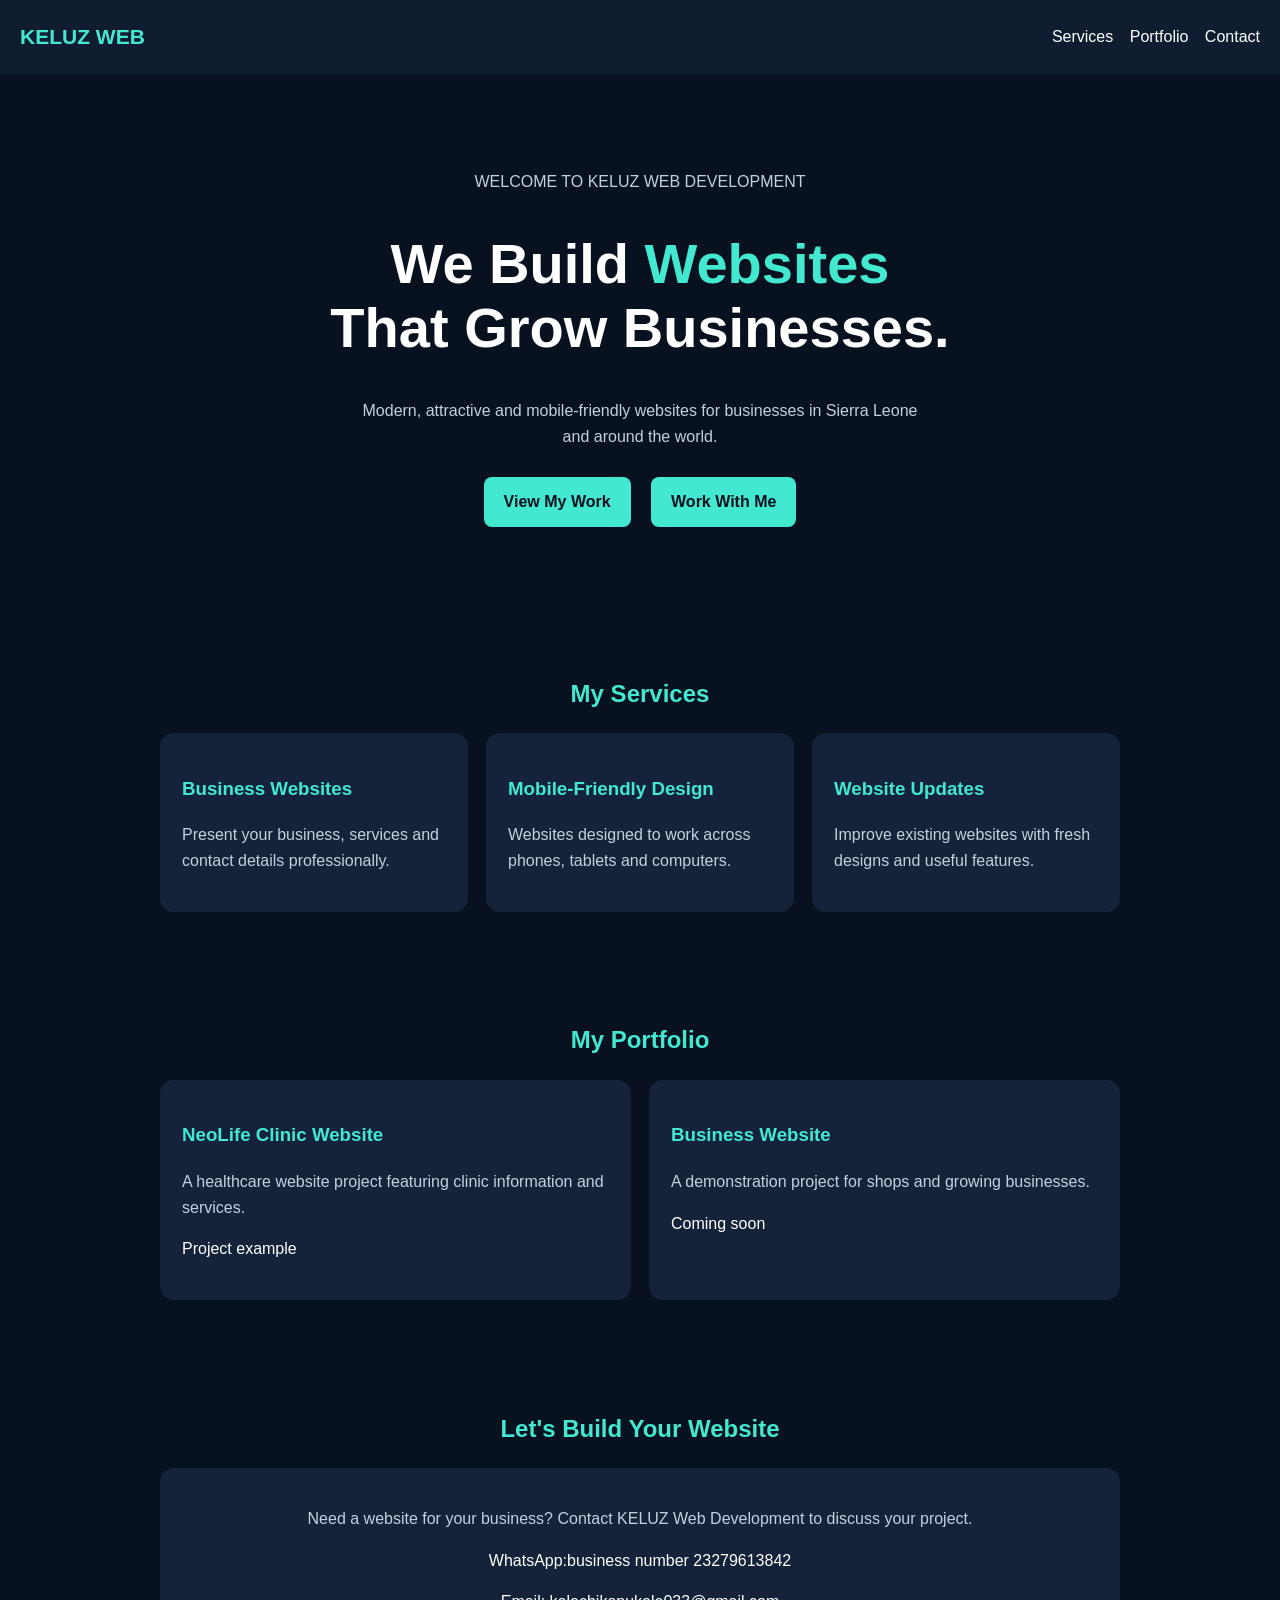
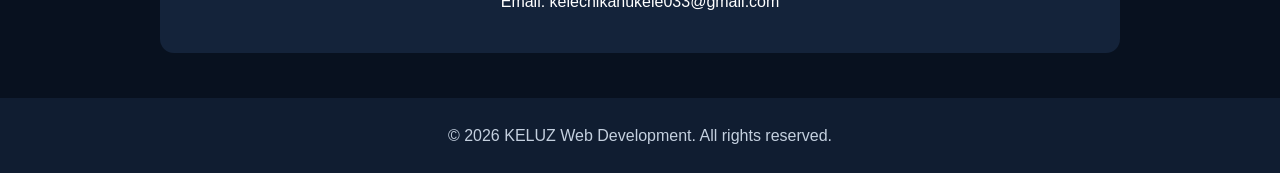
==== index.html @ e9d40711 "Add initial HTML structure for KELUZ Web Development" ====
<!DOCTYPE html>
<html lang="en">
<head>
  <meta charset="UTF-8">
  <meta name="viewport" content="width=device-width, initial-scale=1.0">
  <meta name="description" content="KELUZ Web Development creates modern, mobile-friendly websites for businesses.">
  <title>KELUZ Web Development</title>
  <style>
    * { box-sizing: border-box; }
    body {
      margin: 0;
      font-family: Arial, sans-serif;
      background: #08111f;
      color: white;
      line-height: 1.6;
    }
    header {
      padding: 20px;
      display: flex;
      justify-content: space-between;
      align-items: center;
      background: #101d31;
      flex-wrap: wrap;
    }
    .logo { color: #42e8cf; font-size: 21px; font-weight: bold; }
    nav a { color: white; margin-left: 12px; text-decoration: none; }
    .hero { text-align: center; padding: 75px 20px; }
    .hero h1 { font-size: clamp(34px, 8vw, 56px); line-height: 1.15; }
    .hero span { color: #42e8cf; }
    .hero p { max-width: 580px; margin: 20px auto; color: #c4d0df; }
    .btn {
      display: inline-block; padding: 12px 20px; margin: 8px;
      border-radius: 8px; background: #42e8cf; color: #08111f;
      text-decoration: none; font-weight: bold;
    }
    section { padding: 45px 20px; max-width: 1000px; margin: auto; }
    h2 { text-align: center; color: #42e8cf; }
    .grid { display: grid; grid-template-columns: repeat(auto-fit,minmax(220px,1fr)); gap: 18px; }
    .card { background: #14233a; padding: 22px; border-radius: 14px; }
    .card h3 { color: #42e8cf; }
    .muted { color: #c4d0df; }
    footer { text-align: center; padding: 25px; background: #101d31; color: #c4d0df; }
  </style>
</head>
<body>
  <header>
    <div class="logo">KELUZ WEB</div>
    <nav>
      <a href="#services">Services</a>
      <a href="#portfolio">Portfolio</a>
      <a href="#contact">Contact</a>
    </nav>
  </header>

  <main>
    <div class="hero">
      <p>WELCOME TO KELUZ WEB DEVELOPMENT</p>
      <h1>We Build <span>Websites</span><br>That Grow Businesses.</h1>
      <p>Modern, attractive and mobile-friendly websites for businesses in Sierra Leone and around the world.</p>
      <a class="btn" href="#portfolio">View My Work</a>
      <a class="btn" href="#contact">Work With Me</a>
    </div>

    <section id="services">
      <h2>My Services</h2>
      <div class="grid">
        <div class="card">
          <h3>Business Websites</h3>
          <p class="muted">Present your business, services and contact details professionally.</p>
        </div>
        <div class="card">
          <h3>Mobile-Friendly Design</h3>
          <p class="muted">Websites designed to work across phones, tablets and computers.</p>
        </div>
        <div class="card">
          <h3>Website Updates</h3>
          <p class="muted">Improve existing websites with fresh designs and useful features.</p>
        </div>
      </div>
    </section>

    <section id="portfolio">
      <h2>My Portfolio</h2>
      <div class="grid">
        <div class="card">
          <h3>NeoLife Clinic Website</h3>
          <p class="muted">A healthcare website project featuring clinic information and services.</p>
          <p>Project example</p>
        </div>
        <div class="card">
          <h3>Business Website</h3>
          <p class="muted">A demonstration project for shops and growing businesses.</p>
          <p>Coming soon</p>
        </div>
      </div>
    </section>

    <section id="contact">
      <h2>Let's Build Your Website</h2>
      <div class="card" style="text-align:center">
        <p class="muted">Need a website for your business? Contact KELUZ Web Development to discuss your project.</p>
        <p>WhatsApp:business number 23279613842</p>
        <p>Email: kelechikanukele033@gmail.com</p>
      </div>
    </section>
  </main>

  <footer>
    © 2026 KELUZ Web Development. All rights reserved.
  </footer>
</body>
	</html>
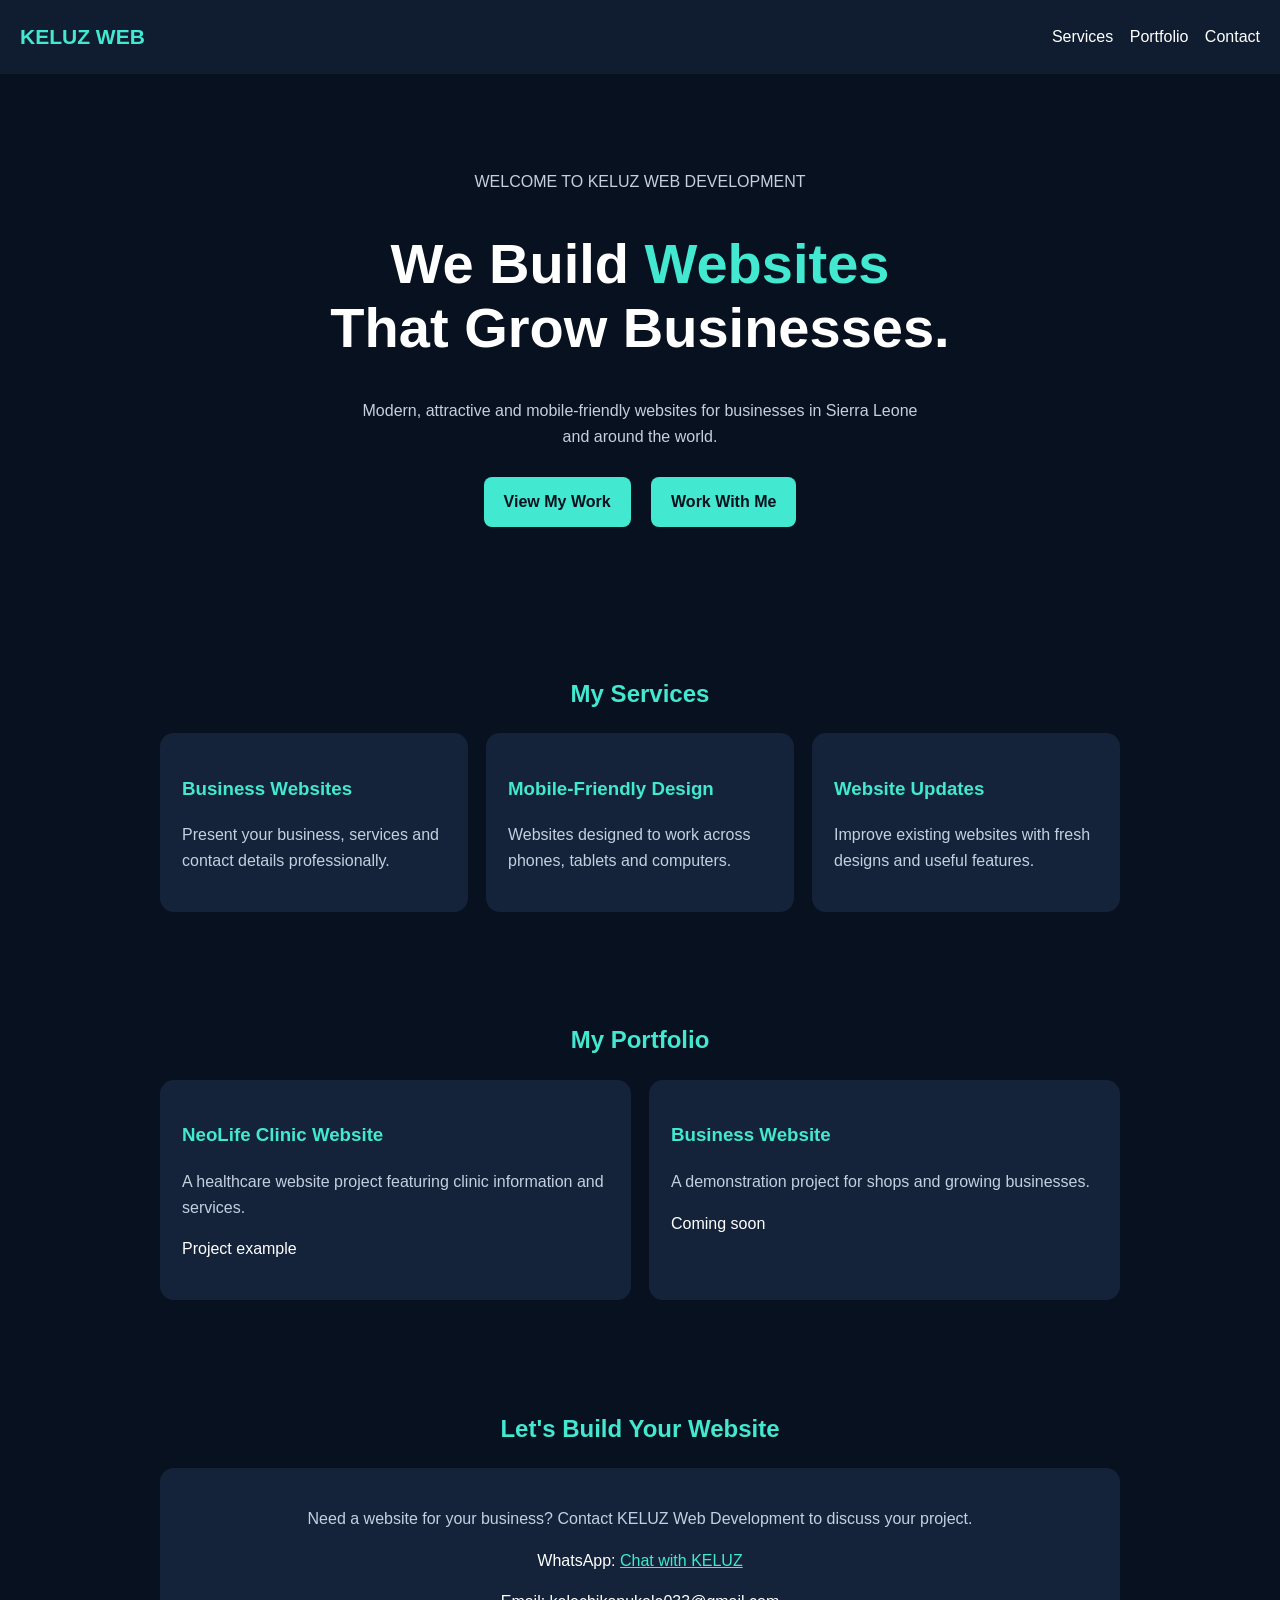
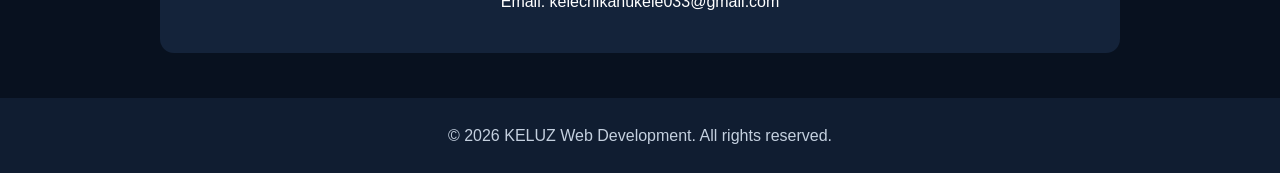
==== commit a6cd6275: "Modify WhatsApp contact to include clickable link Updated WhatsApp contact information with a link." ====
--- a/index.html
+++ b/index.html
@@ -100,7 +100,14 @@
       <h2>Let's Build Your Website</h2>
       <div class="card" style="text-align:center">
         <p class="muted">Need a website for your business? Contact KELUZ Web Development to discuss your project.</p>
-        <p>WhatsApp:business number 23279613842</p>
+        <p>
+  WhatsApp:
+  <a href="https://wa.me/23280765919"
+     style="color:#42e8cf;"
+     target="_blank">
+    Chat with KELUZ
+  </a>
+	</p>
         <p>Email: kelechikanukele033@gmail.com</p>
       </div>
     </section>
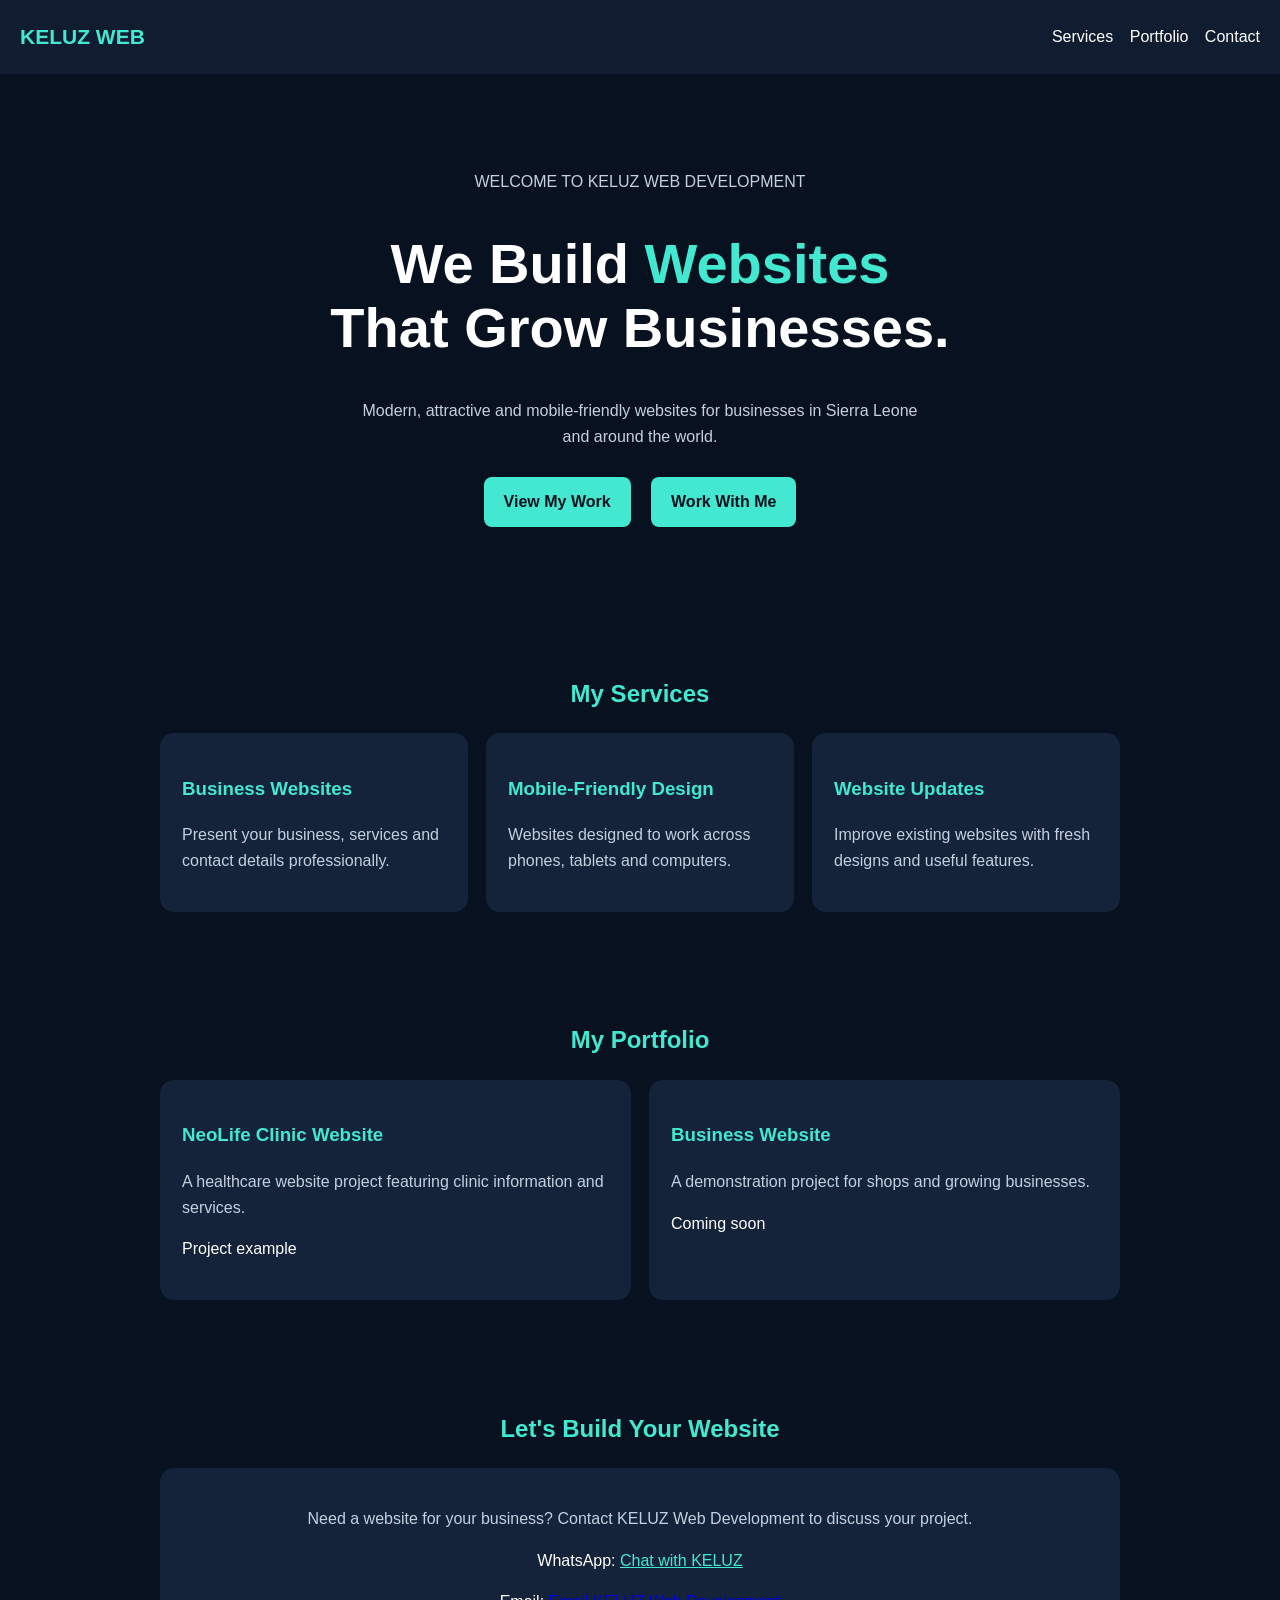
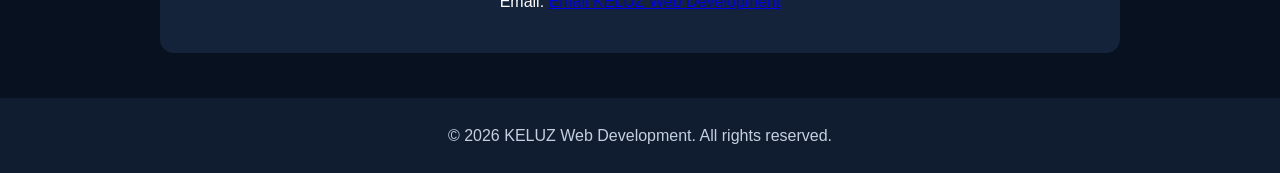
==== commit c70ca964: "Update email contact format in index.html" ====
--- a/index.html
+++ b/index.html
@@ -108,7 +108,13 @@
     Chat with KELUZ
   </a>
 	</p>
-        <p>Email: kelechikanukele033@gmail.com</p>
+	      <p>
+  Email:
+  <a href="mailto: kelechikanukele033@gmail.com
+     style="color:#42e8cf;">
+    Email KELUZ Web Development
+  </a>
+	      </p>
       </div>
     </section>
   </main>
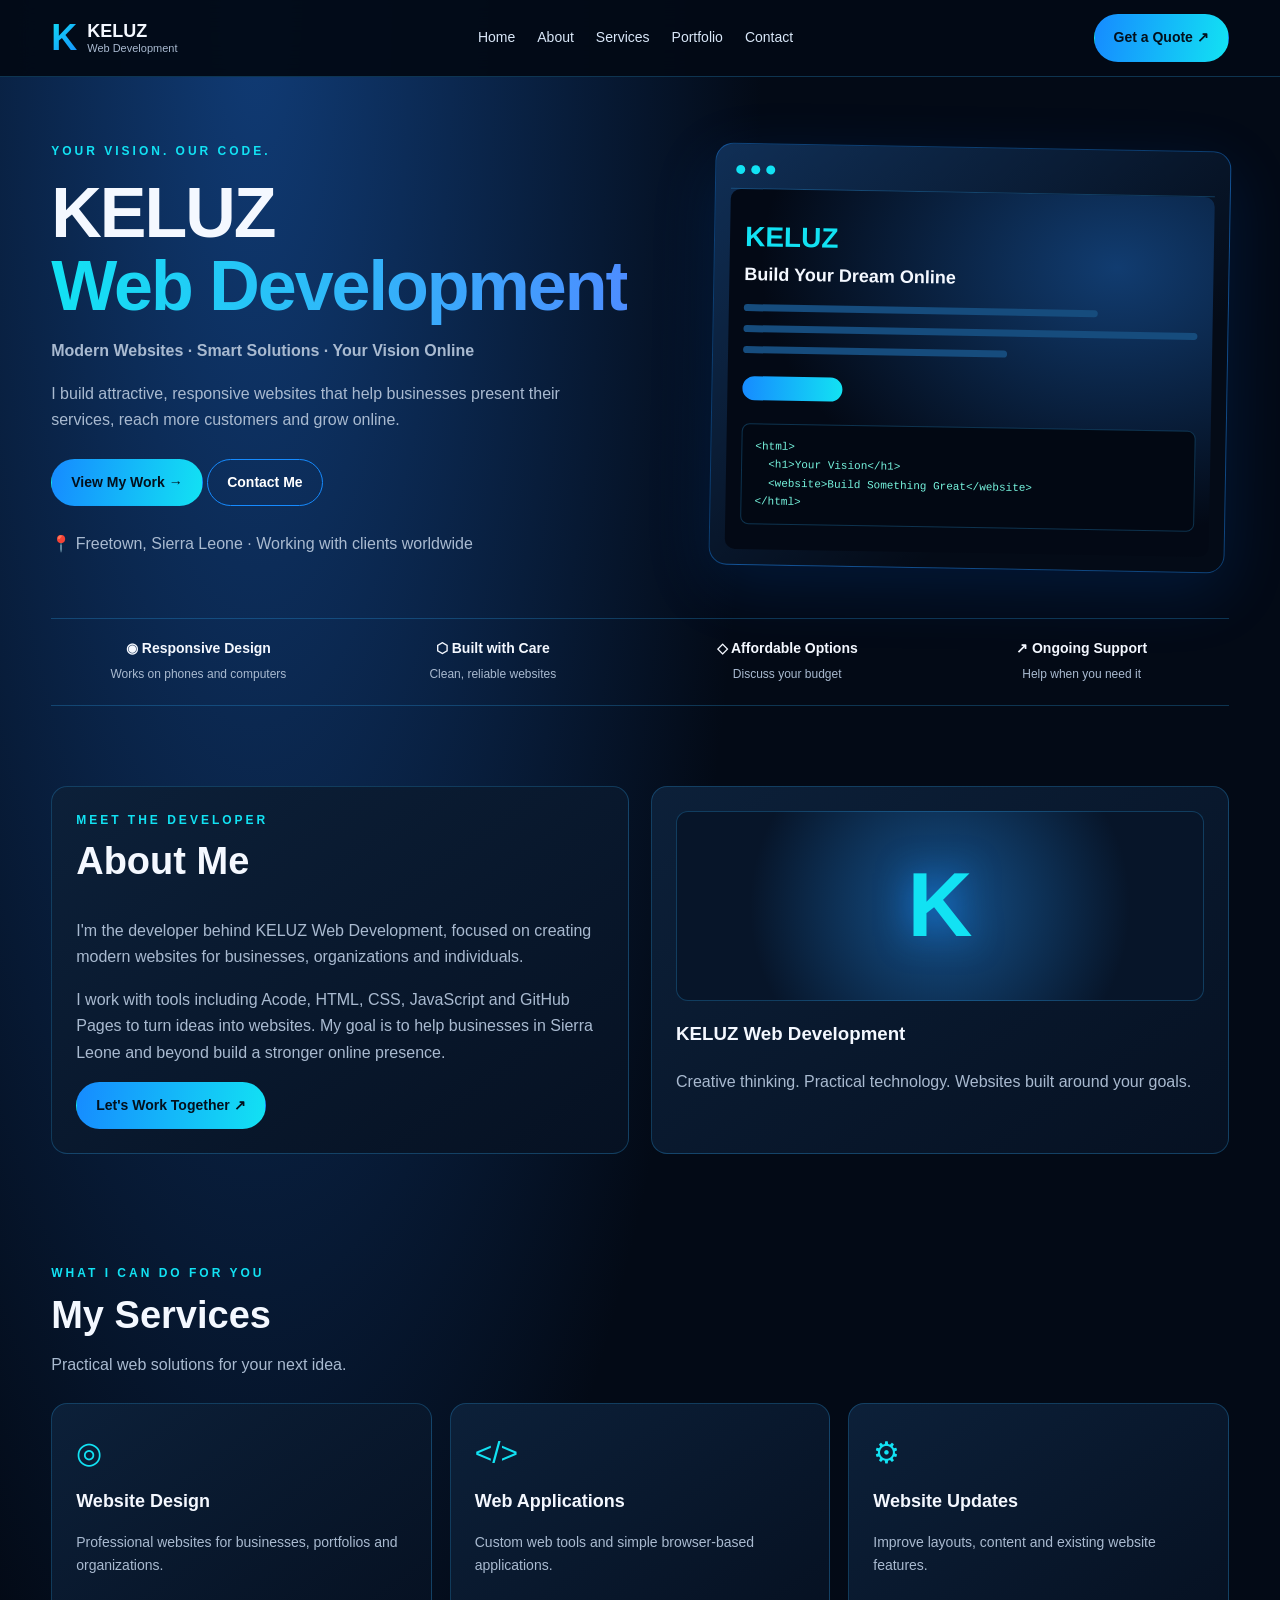
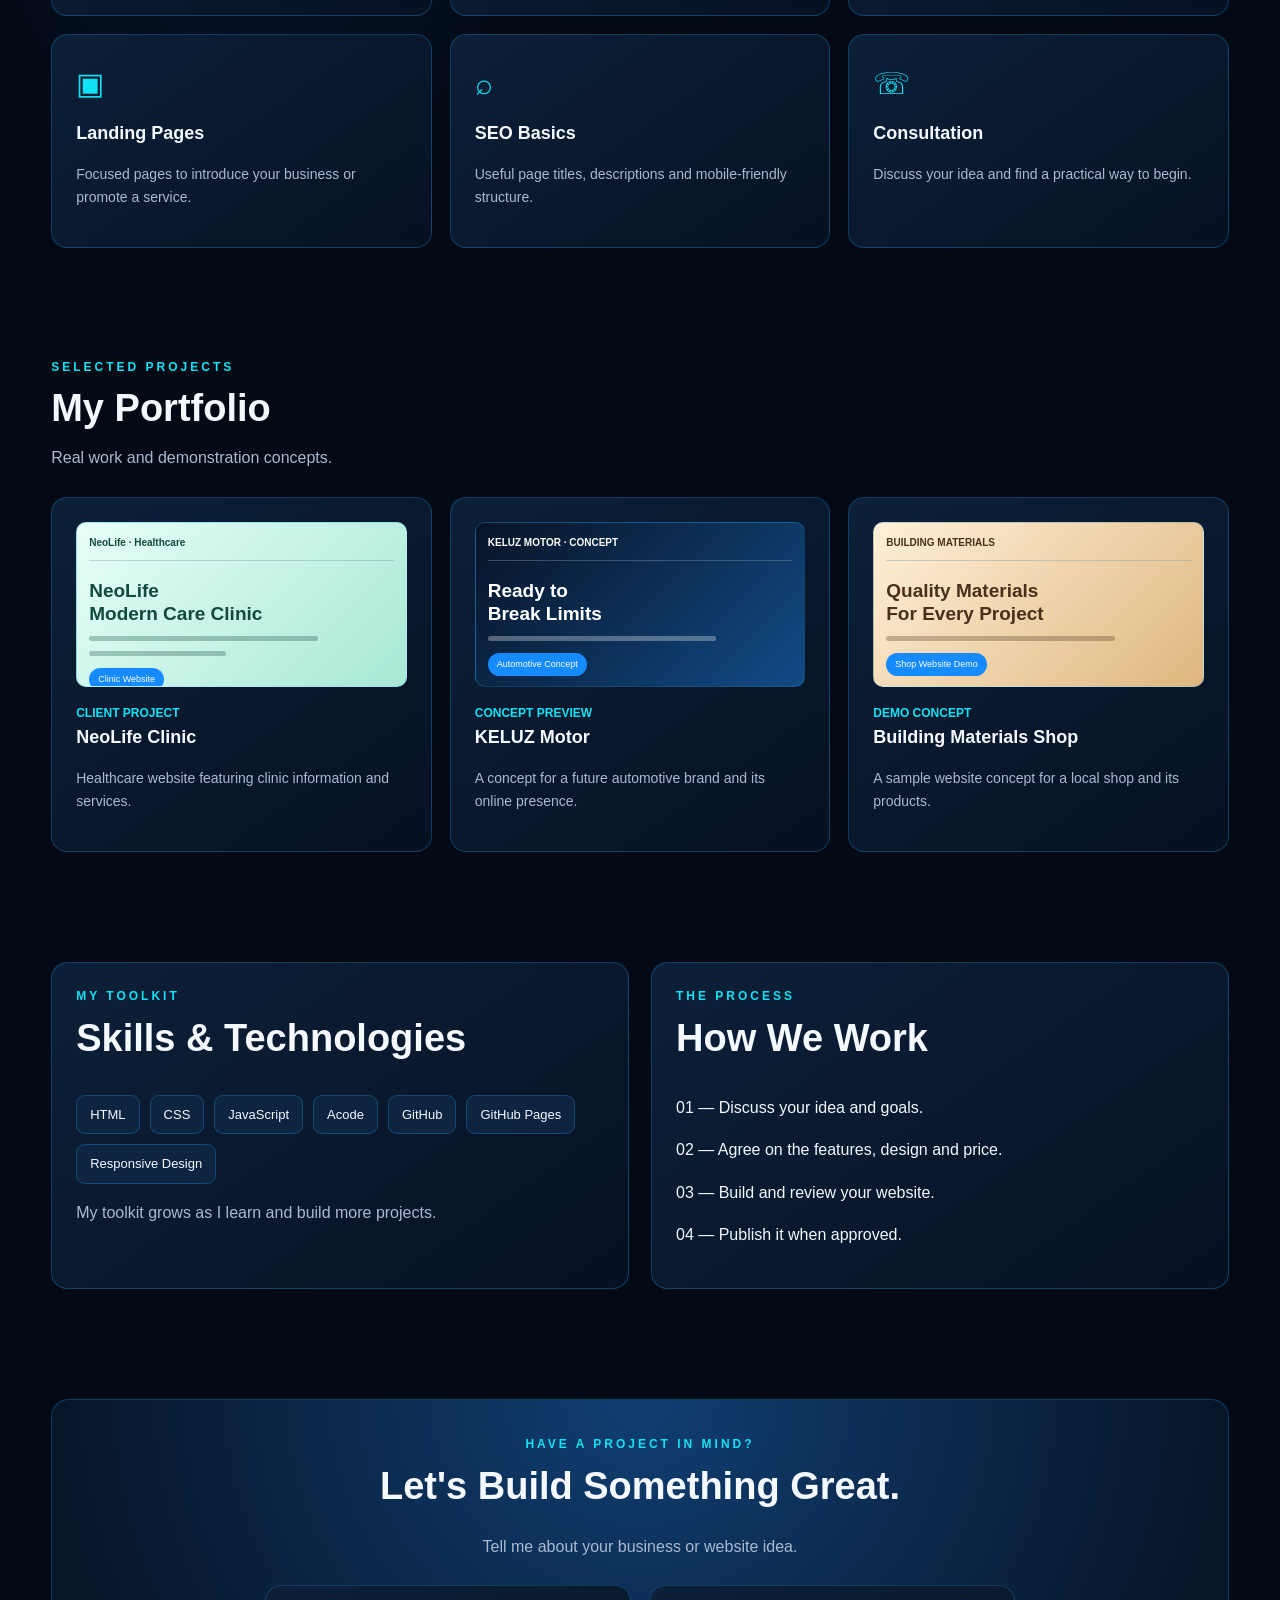
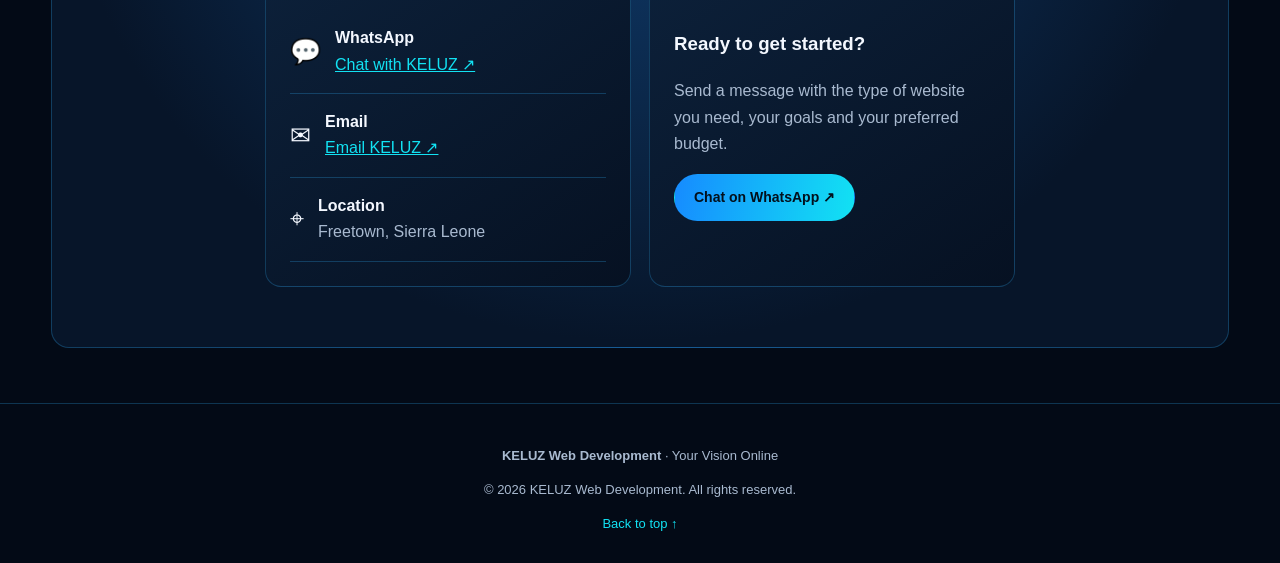
==== commit b4a80393: "Revamp index.html with updated structure and styles Updated the HTML structure and styles for KELUZ " ====
--- a/index.html
+++ b/index.html
@@ -2,126 +2,548 @@
 <!DOCTYPE html>
 <html lang="en">
 <head>
-  <meta charset="UTF-8">
-  <meta name="viewport" content="width=device-width, initial-scale=1.0">
-  <meta name="description" content="KELUZ Web Development creates modern, mobile-friendly websites for businesses.">
-  <title>KELUZ Web Development</title>
-  <style>
-    * { box-sizing: border-box; }
-    body {
-      margin: 0;
-      font-family: Arial, sans-serif;
-      background: #08111f;
-      color: white;
-      line-height: 1.6;
-    }
-    header {
-      padding: 20px;
-      display: flex;
-      justify-content: space-between;
-      align-items: center;
-      background: #101d31;
-      flex-wrap: wrap;
-    }
-    .logo { color: #42e8cf; font-size: 21px; font-weight: bold; }
-    nav a { color: white; margin-left: 12px; text-decoration: none; }
-    .hero { text-align: center; padding: 75px 20px; }
-    .hero h1 { font-size: clamp(34px, 8vw, 56px); line-height: 1.15; }
-    .hero span { color: #42e8cf; }
-    .hero p { max-width: 580px; margin: 20px auto; color: #c4d0df; }
-    .btn {
-      display: inline-block; padding: 12px 20px; margin: 8px;
-      border-radius: 8px; background: #42e8cf; color: #08111f;
-      text-decoration: none; font-weight: bold;
-    }
-    section { padding: 45px 20px; max-width: 1000px; margin: auto; }
-    h2 { text-align: center; color: #42e8cf; }
-    .grid { display: grid; grid-template-columns: repeat(auto-fit,minmax(220px,1fr)); gap: 18px; }
-    .card { background: #14233a; padding: 22px; border-radius: 14px; }
-    .card h3 { color: #42e8cf; }
-    .muted { color: #c4d0df; }
-    footer { text-align: center; padding: 25px; background: #101d31; color: #c4d0df; }
-  </style>
+<meta charset="UTF-8">
+<meta name="viewport" content="width=device-width, initial-scale=1.0">
+<meta name="theme-color" content="#06101f">
+<meta name="description" content="KELUZ Web Development builds modern, responsive websites for businesses in Sierra Leone and worldwide.">
+<title>KELUZ Web Development | Your Vision Online</title>
+
+<style>
+:root {
+  --bg: #030a16;
+  --panel: #071529;
+  --card: #0a1b31;
+  --blue: #168bff;
+  --cyan: #12e2f3;
+  --text: #f4f8ff;
+  --muted: #a9bad0;
+  --border: rgba(51,181,255,.25);
+}
+* { box-sizing: border-box; scroll-behavior: smooth; }
+body {
+  margin: 0;
+  background:
+    radial-gradient(ellipse at 20% 0%, #103b75 0, transparent 35%),
+    var(--bg);
+  color: var(--text);
+  font-family: Arial, sans-serif;
+  line-height: 1.65;
+}
+a { color: inherit; }
+.container { width: min(1180px, 92%); margin: auto; }
+header {
+  position: sticky;
+  top: 0;
+  z-index: 10;
+  background: rgba(3,10,22,.95);
+  backdrop-filter: blur(15px);
+  border-bottom: 1px solid var(--border);
+}
+.nav {
+  min-height: 76px;
+  display: flex;
+  justify-content: space-between;
+  align-items: center;
+  gap: 18px;
+}
+.logo {
+  display: flex;
+  align-items: center;
+  gap: 10px;
+  text-decoration: none;
+  font-size: 18px;
+  font-weight: 800;
+  line-height: 1.2;
+}
+.logo-mark {
+  font-size: 36px;
+  font-weight: 900;
+  background: linear-gradient(135deg,var(--cyan),var(--blue));
+  color: transparent;
+  background-clip: text;
+}
+.logo small {
+  display: block;
+  font-size: 11px;
+  color: var(--muted);
+  font-weight: 500;
+}
+nav { display: flex; align-items: center; gap: 22px; }
+nav a {
+  text-decoration: none;
+  font-size: 14px;
+  color: #d9e7f8;
+}
+nav a:hover { color: var(--cyan); }
+.btn {
+  display: inline-block;
+  text-decoration: none;
+  padding: 11px 19px;
+  border-radius: 30px;
+  font-size: 14px;
+  font-weight: 700;
+  background: linear-gradient(100deg,var(--blue),var(--cyan));
+  color: #03101c;
+  border: 1px solid transparent;
+  transition: .2s;
+}
+.btn:hover { transform: translateY(-2px); box-shadow: 0 5px 25px #168bff44; }
+.btn-outline {
+  background: transparent;
+  border-color: var(--blue);
+  color: white;
+}
+.hero {
+  display: grid;
+  grid-template-columns: 1.1fr .9fr;
+  align-items: center;
+  gap: 30px;
+  padding: 65px 0 45px;
+}
+.eyebrow {
+  color: var(--cyan);
+  letter-spacing: 3px;
+  font-size: 12px;
+  font-weight: bold;
+}
+h1 {
+  font-size: clamp(39px,6vw,70px);
+  line-height: 1.04;
+  letter-spacing: -2px;
+  margin: 15px 0;
+}
+.gradient-text {
+  background: linear-gradient(90deg,var(--cyan),#4d8dff);
+  background-clip: text;
+  color: transparent;
+}
+.hero p { color: var(--muted); max-width: 520px; }
+.hero-actions { margin: 25px 0; }
+.visual {
+  padding: 15px;
+  border-radius: 18px;
+  border: 1px solid #1989f766;
+  background: linear-gradient(140deg,#102f56,#040b17 70%);
+  box-shadow: 0 20px 65px #006bff26;
+  transform: rotate(1deg);
+}
+.visual-top {
+  display: flex;
+  gap: 6px;
+  padding: 6px 5px 14px;
+  border-bottom: 1px solid var(--border);
+}
+.dot { width: 9px; height: 9px; border-radius: 50%; background: var(--cyan); }
+.screen {
+  min-height: 235px;
+  padding: 25px 15px;
+  background: radial-gradient(ellipse at 80% 20%,#113c70,#030915 65%);
+  border-radius: 10px;
+  overflow: hidden;
+}
+.screen-brand { font-size: 28px; font-weight: 900; color: var(--cyan); }
+.screen-line {
+  height: 7px;
+  border-radius: 5px;
+  background: #164c7d;
+  margin: 14px 0;
+}
+.screen-line.short { width: 58%; }
+.screen-line.medium { width: 78%; }
+.screen-button {
+  display: inline-block;
+  background: linear-gradient(90deg,var(--blue),var(--cyan));
+  border-radius: 20px;
+  width: 100px;
+  height: 24px;
+  margin-top: 9px;
+}
+.code-window {
+  margin-top: 15px;
+  padding: 13px;
+  background: #020813;
+  border: 1px solid var(--border);
+  border-radius: 8px;
+  font-family: monospace;
+  font-size: 11px;
+  color: #77f5df;
+  overflow-wrap: anywhere;
+}
+.features {
+  display: grid;
+  grid-template-columns: repeat(4,1fr);
+  border-top: 1px solid var(--border);
+  border-bottom: 1px solid var(--border);
+  margin-bottom: 25px;
+}
+.feature { padding: 18px 10px; text-align: center; }
+.feature b { display: block; font-size: 14px; }
+.feature span { font-size: 12px; color: var(--muted); }
+section { padding: 55px 0; }
+.section-heading { margin-bottom: 25px; }
+.section-heading h2 { font-size: clamp(27px,4vw,38px); margin: 0; }
+.section-heading p { color: var(--muted); margin: 5px 0; }
+.layout-two {
+  display: grid;
+  grid-template-columns: 1fr 1fr;
+  gap: 22px;
+}
+.panel, .card {
+  background: linear-gradient(145deg,#0c2039,#061122);
+  border: 1px solid var(--border);
+  border-radius: 16px;
+  padding: 24px;
+}
+.panel h2, .card h3 { margin-top: 0; }
+.muted { color: var(--muted); }
+.about-symbol {
+  min-height: 190px;
+  display: grid;
+  place-items: center;
+  border-radius: 12px;
+  background: radial-gradient(circle,#15518a,#071529 68%);
+  border: 1px solid var(--border);
+  margin-bottom: 15px;
+}
+.about-symbol strong {
+  font-size: 90px;
+  color: var(--cyan);
+  text-shadow: 0 0 35px #168bff99;
+}
+.service-grid, .portfolio-grid {
+  display: grid;
+  grid-template-columns: repeat(3,minmax(0,1fr));
+  gap: 18px;
+}
+.card { transition: .2s; }
+.card:hover {
+  transform: translateY(-4px);
+  border-color: var(--cyan);
+}
+.icon {
+  font-size: 30px;
+  color: var(--cyan);
+  margin-bottom: 10px;
+}
+.card h3 { font-size: 18px; margin-bottom: 7px; }
+.card p { font-size: 14px; }
+.project-preview {
+  height: 165px;
+  border-radius: 10px;
+  padding: 12px;
+  margin-bottom: 17px;
+  overflow: hidden;
+  border: 1px solid var(--border);
+  background: linear-gradient(135deg,#e7fff8,#a8e8d5);
+  color: #124a3c;
+}
+.project-preview.dark {
+  color: white;
+  background: linear-gradient(135deg,#071326,#124b86);
+}
+.project-preview.warm {
+  color: #49301a;
+  background: linear-gradient(135deg,#fff0d8,#dfb77f);
+}
+.preview-bar {
+  font-size: 10px;
+  font-weight: bold;
+  padding-bottom: 9px;
+  border-bottom: 1px solid #8099aa66;
+}
+.preview-title { font-size: 19px; font-weight: 900; margin-top: 19px; line-height: 1.2; }
+.preview-line { width: 75%; height: 5px; margin-top: 10px; background: currentColor; opacity: .3; border-radius: 5px; }
+.preview-line.short { width: 45%; }
+.preview-tag {
+  display: inline-block;
+  margin-top: 12px;
+  padding: 4px 9px;
+  border-radius: 20px;
+  background: #168bff;
+  color: white;
+  font-size: 9px;
+}
+.project-label { color: var(--cyan); font-size: 12px; font-weight: bold; }
+.skills {
+  display: flex;
+  flex-wrap: wrap;
+  gap: 10px;
+}
+.skill {
+  padding: 8px 13px;
+  background: #0d2541;
+  border: 1px solid var(--border);
+  border-radius: 9px;
+  font-size: 13px;
+}
+.contact-grid {
+  display: grid;
+  grid-template-columns: 1fr 1fr;
+  gap: 18px;
+}
+.contact-item {
+  display: flex;
+  align-items: center;
+  gap: 14px;
+  padding: 15px 0;
+  border-bottom: 1px solid var(--border);
+}
+.contact-icon { font-size: 25px; }
+.contact-item a { color: var(--cyan); overflow-wrap: anywhere; }
+.cta {
+  text-align: center;
+  padding: 35px 20px;
+  border-radius: 18px;
+  background: radial-gradient(ellipse at top,#103f73,#071529 70%);
+  border: 1px solid var(--border);
+}
+.cta h2 { font-size: clamp(27px,4vw,38px); margin: 0; }
+footer {
+  padding: 28px 0;
+  border-top: 1px solid var(--border);
+  color: var(--muted);
+  font-size: 13px;
+  text-align: center;
+}
+footer a { color: var(--cyan); text-decoration: none; }
+
+@media(max-width:760px) {
+  .nav { padding: 12px 0; flex-wrap: wrap; }
+  nav { width: 100%; justify-content: space-between; gap: 8px; }
+  nav a { font-size: 12px; }
+  .nav > .btn { display: none; }
+  .hero { grid-template-columns: 1fr; padding-top: 42px; }
+  .visual { max-width: 520px; width: 100%; margin: auto; }
+  .features { grid-template-columns: repeat(2,1fr); }
+  .feature:nth-child(odd) { border-right: 1px solid var(--border); }
+  .layout-two, .contact-grid { grid-template-columns: 1fr; }
+  .service-grid, .portfolio-grid { grid-template-columns: repeat(2,minmax(0,1fr)); }
+  section { padding: 38px 0; }
+  .panel, .card { padding: 17px; }
+}
+@media(max-width:420px) {
+  .service-grid, .portfolio-grid { grid-template-columns: 1fr; }
+  .logo { font-size: 16px; }
+  h1 { letter-spacing: -1px; }
+}
+</style>
 </head>
+
 <body>
-  <header>
-    <div class="logo">KELUZ WEB</div>
-    <nav>
+<header>
+  <div class="container nav">
+    <a class="logo" href="#home">
+      <span class="logo-mark">K</span>
+      <span>KELUZ<small>Web Development</small></span>
+    </a>
+    <nav aria-label="Main navigation">
+      <a href="#home">Home</a>
+      <a href="#about">About</a>
       <a href="#services">Services</a>
       <a href="#portfolio">Portfolio</a>
       <a href="#contact">Contact</a>
     </nav>
-  </header>
-
-  <main>
-    <div class="hero">
-      <p>WELCOME TO KELUZ WEB DEVELOPMENT</p>
-      <h1>We Build <span>Websites</span><br>That Grow Businesses.</h1>
-      <p>Modern, attractive and mobile-friendly websites for businesses in Sierra Leone and around the world.</p>
-      <a class="btn" href="#portfolio">View My Work</a>
-      <a class="btn" href="#contact">Work With Me</a>
-    </div>
-
-    <section id="services">
+    <a class="btn" href="#contact">Get a Quote ↗</a>
+  </div>
+</header>
+
+<main>
+<div class="container">
+  <section class="hero" id="home">
+    <div>
+      <div class="eyebrow">YOUR VISION. OUR CODE.</div>
+      <h1>KELUZ<br><span class="gradient-text">Web Development</span></h1>
+      <p><strong>Modern Websites · Smart Solutions · Your Vision Online</strong></p>
+      <p>I build attractive, responsive websites that help businesses present their services, reach more customers and grow online.</p>
+      <div class="hero-actions">
+        <a class="btn" href="#portfolio">View My Work →</a>
+        <a class="btn btn-outline" href="#contact">Contact Me</a>
+      </div>
+      <p>📍 Freetown, Sierra Leone · Working with clients worldwide</p>
+    </div>
+
+    <div class="visual" aria-label="Illustration of a web development workspace">
+      <div class="visual-top">
+        <span class="dot"></span><span class="dot"></span><span class="dot"></span>
+      </div>
+      <div class="screen">
+        <div class="screen-brand">KELUZ</div>
+        <div style="font-size:18px;font-weight:bold">Build Your Dream Online</div>
+        <div class="screen-line medium"></div>
+        <div class="screen-line"></div>
+        <div class="screen-line short"></div>
+        <span class="screen-button"></span>
+        <div class="code-window">
+          <div> &lt;html&gt; </div>
+          <div> &nbsp; &lt;h1&gt;Your Vision&lt;/h1&gt;</div>
+          <div> &nbsp; &lt;website&gt;Build Something Great&lt;/website&gt;</div>
+          <div> &lt;/html&gt; </div>
+        </div>
+      </div>
+    </div>
+  </section>
+
+  <div class="features">
+    <div class="feature"><b>◉ Responsive Design</b><span>Works on phones and computers</span></div>
+    <div class="feature"><b>⬡ Built with Care</b><span>Clean, reliable websites</span></div>
+    <div class="feature"><b>◇ Affordable Options</b><span>Discuss your budget</span></div>
+    <div class="feature"><b>↗ Ongoing Support</b><span>Help when you need it</span></div>
+  </div>
+
+  <section id="about">
+    <div class="layout-two">
+      <div class="panel">
+        <div class="section-heading">
+          <div class="eyebrow">MEET THE DEVELOPER</div>
+          <h2>About Me</h2>
+        </div>
+        <p class="muted">I'm the developer behind KELUZ Web Development, focused on creating modern websites for businesses, organizations and individuals.</p>
+        <p class="muted">I work with tools including Acode, HTML, CSS, JavaScript and GitHub Pages to turn ideas into websites. My goal is to help businesses in Sierra Leone and beyond build a stronger online presence.</p>
+        <a class="btn" href="#contact">Let's Work Together ↗</a>
+      </div>
+      <div class="panel">
+        <div class="about-symbol"><strong>K</strong></div>
+        <h3>KELUZ Web Development</h3>
+        <p class="muted">Creative thinking. Practical technology. Websites built around your goals.</p>
+      </div>
+    </div>
+  </section>
+
+  <section id="services">
+    <div class="section-heading">
+      <div class="eyebrow">WHAT I CAN DO FOR YOU</div>
       <h2>My Services</h2>
-      <div class="grid">
-        <div class="card">
-          <h3>Business Websites</h3>
-          <p class="muted">Present your business, services and contact details professionally.</p>
-        </div>
-        <div class="card">
-          <h3>Mobile-Friendly Design</h3>
-          <p class="muted">Websites designed to work across phones, tablets and computers.</p>
-        </div>
-        <div class="card">
-          <h3>Website Updates</h3>
-          <p class="muted">Improve existing websites with fresh designs and useful features.</p>
-        </div>
-      </div>
-    </section>
-
-    <section id="portfolio">
+      <p>Practical web solutions for your next idea.</p>
+    </div>
+    <div class="service-grid">
+      <div class="card"><div class="icon">◎</div><h3>Website Design</h3><p class="muted">Professional websites for businesses, portfolios and organizations.</p></div>
+      <div class="card"><div class="icon">&lt;/&gt;</div><h3>Web Applications</h3><p class="muted">Custom web tools and simple browser-based applications.</p></div>
+      <div class="card"><div class="icon">⚙</div><h3>Website Updates</h3><p class="muted">Improve layouts, content and existing website features.</p></div>
+      <div class="card"><div class="icon">▣</div><h3>Landing Pages</h3><p class="muted">Focused pages to introduce your business or promote a service.</p></div>
+      <div class="card"><div class="icon">⌕</div><h3>SEO Basics</h3><p class="muted">Useful page titles, descriptions and mobile-friendly structure.</p></div>
+      <div class="card"><div class="icon">☏</div><h3>Consultation</h3><p class="muted">Discuss your idea and find a practical way to begin.</p></div>
+    </div>
+  </section>
+
+  <section id="portfolio">
+    <div class="section-heading">
+      <div class="eyebrow">SELECTED PROJECTS</div>
       <h2>My Portfolio</h2>
-      <div class="grid">
-        <div class="card">
-          <h3>NeoLife Clinic Website</h3>
-          <p class="muted">A healthcare website project featuring clinic information and services.</p>
-          <p>Project example</p>
-        </div>
-        <div class="card">
-          <h3>Business Website</h3>
-          <p class="muted">A demonstration project for shops and growing businesses.</p>
-          <p>Coming soon</p>
-        </div>
-      </div>
-    </section>
-
-    <section id="contact">
-      <h2>Let's Build Your Website</h2>
-      <div class="card" style="text-align:center">
-        <p class="muted">Need a website for your business? Contact KELUZ Web Development to discuss your project.</p>
-        <p>
-  WhatsApp:
-  <a href="https://wa.me/23280765919"
-     style="color:#42e8cf;"
-     target="_blank">
-    Chat with KELUZ
-  </a>
-	</p>
-	      <p>
-  Email:
-  <a href="mailto: kelechikanukele033@gmail.com
-     style="color:#42e8cf;">
-    Email KELUZ Web Development
-  </a>
-	      </p>
-      </div>
-    </section>
-  </main>
-
-  <footer>
-    © 2026 KELUZ Web Development. All rights reserved.
-  </footer>
+      <p>Real work and demonstration concepts.</p>
+    </div>
+    <div class="portfolio-grid">
+      <article class="card">
+        <div class="project-preview">
+          <div class="preview-bar">NeoLife · Healthcare</div>
+          <div class="preview-title">NeoLife<br>Modern Care Clinic</div>
+          <div class="preview-line"></div>
+          <div class="preview-line short"></div>
+          <span class="preview-tag">Clinic Website</span>
+        </div>
+        <div class="project-label">CLIENT PROJECT</div>
+        <h3>NeoLife Clinic</h3>
+        <p class="muted">Healthcare website featuring clinic information and services.</p>
+      </article>
+
+      <article class="card">
+        <div class="project-preview dark">
+          <div class="preview-bar">KELUZ MOTOR · CONCEPT</div>
+          <div class="preview-title">Ready to<br>Break Limits</div>
+          <div class="preview-line"></div>
+          <span class="preview-tag">Automotive Concept</span>
+        </div>
+        <div class="project-label">CONCEPT PREVIEW</div>
+        <h3>KELUZ Motor</h3>
+        <p class="muted">A concept for a future automotive brand and its online presence.</p>
+      </article>
+
+      <article class="card">
+        <div class="project-preview warm">
+          <div class="preview-bar">BUILDING MATERIALS</div>
+          <div class="preview-title">Quality Materials<br>For Every Project</div>
+          <div class="preview-line"></div>
+          <span class="preview-tag">Shop Website Demo</span>
+        </div>
+        <div class="project-label">DEMO CONCEPT</div>
+        <h3>Building Materials Shop</h3>
+        <p class="muted">A sample website concept for a local shop and its products.</p>
+      </article>
+    </div>
+  </section>
+
+  <section id="skills">
+    <div class="layout-two">
+      <div class="panel">
+        <div class="section-heading">
+          <div class="eyebrow">MY TOOLKIT</div>
+          <h2>Skills & Technologies</h2>
+        </div>
+        <div class="skills">
+          <span class="skill">HTML</span>
+          <span class="skill">CSS</span>
+          <span class="skill">JavaScript</span>
+          <span class="skill">Acode</span>
+          <span class="skill">GitHub</span>
+          <span class="skill">GitHub Pages</span>
+          <span class="skill">Responsive Design</span>
+        </div>
+        <p class="muted">My toolkit grows as I learn and build more projects.</p>
+      </div>
+      <div class="panel">
+        <div class="section-heading">
+          <div class="eyebrow">THE PROCESS</div>
+          <h2>How We Work</h2>
+        </div>
+        <p>01 — Discuss your idea and goals.</p>
+        <p>02 — Agree on the features, design and price.</p>
+        <p>03 — Build and review your website.</p>
+        <p>04 — Publish it when approved.</p>
+      </div>
+    </div>
+  </section>
+
+  <section id="contact">
+    <div class="cta">
+      <div class="eyebrow">HAVE A PROJECT IN MIND?</div>
+      <h2>Let's Build Something Great.</h2>
+      <p class="muted">Tell me about your business or website idea.</p>
+      <div class="contact-grid" style="text-align:left;margin:25px auto;max-width:750px">
+        <div class="panel">
+          <div class="contact-item">
+            <span class="contact-icon">💬</span>
+            <div><strong>WhatsApp</strong><br>
+              <a href="https://wa.me/23280765919" target="_blank" rel="noopener noreferrer">Chat with KELUZ ↗</a>
+            </div>
+          </div>
+          <div class="contact-item">
+            <span class="contact-icon">✉</span>
+            <div><strong>Email</strong><br>
+              <a href="mailto:kelechikanukele033@gmail.com">Email KELUZ ↗</a>
+            </div>
+          </div>
+          <div class="contact-item">
+            <span class="contact-icon">⌖</span>
+            <div><strong>Location</strong><br><span class="muted">Freetown, Sierra Leone</span></div>
+          </div>
+        </div>
+        <div class="panel">
+          <h3>Ready to get started?</h3>
+          <p class="muted">Send a message with the type of website you need, your goals and your preferred budget.</p>
+          <a class="btn" href="https://wa.me/23280765919" target="_blank" rel="noopener noreferrer">Chat on WhatsApp ↗</a>
+        </div>
+      </div>
+    </div>
+  </section>
+</div>
+</main>
+
+<footer>
+  <div class="container">
+    <p><strong>KELUZ Web Development</strong> · Your Vision Online</p>
+    <p>© 2026 KELUZ Web Development. All rights reserved.</p>
+    <a href="#home">Back to top ↑</a>
+  </div>
+</footer>
 </body>
-	</html>
-	
+</html>
+			
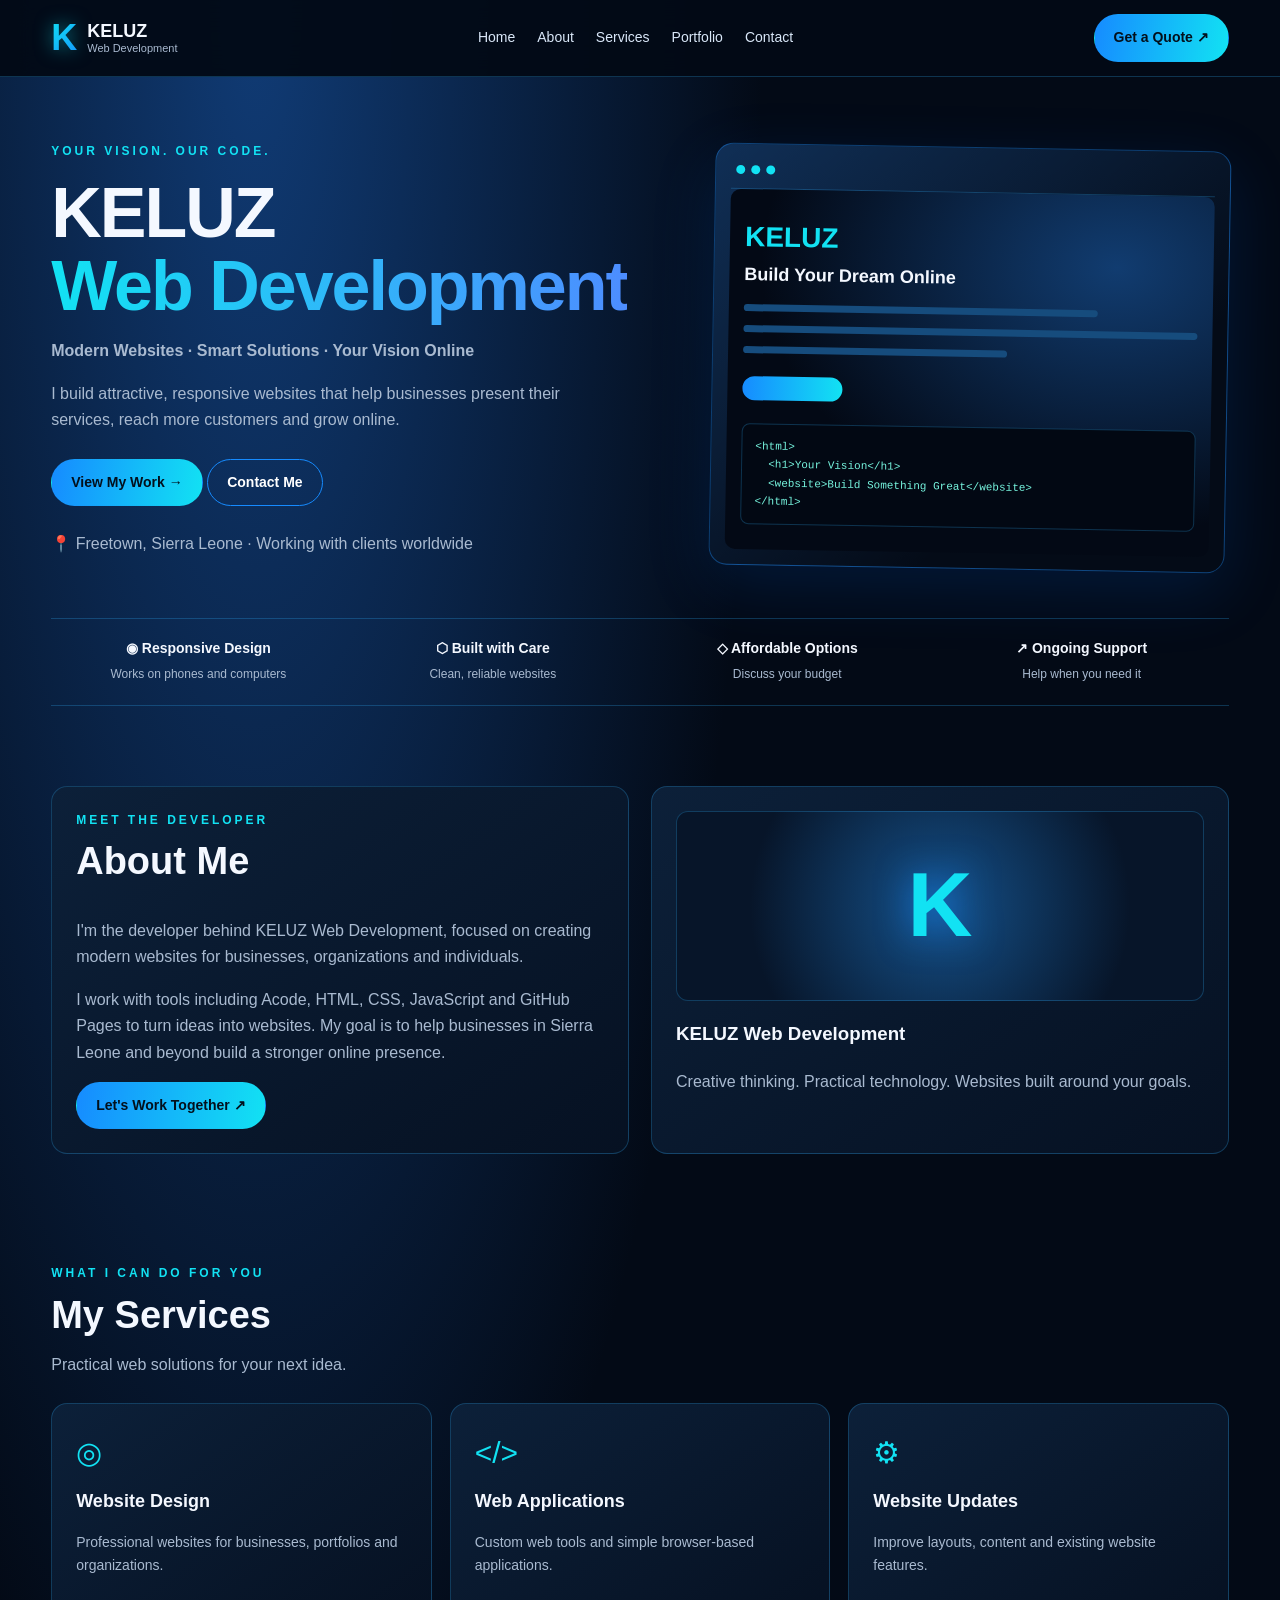
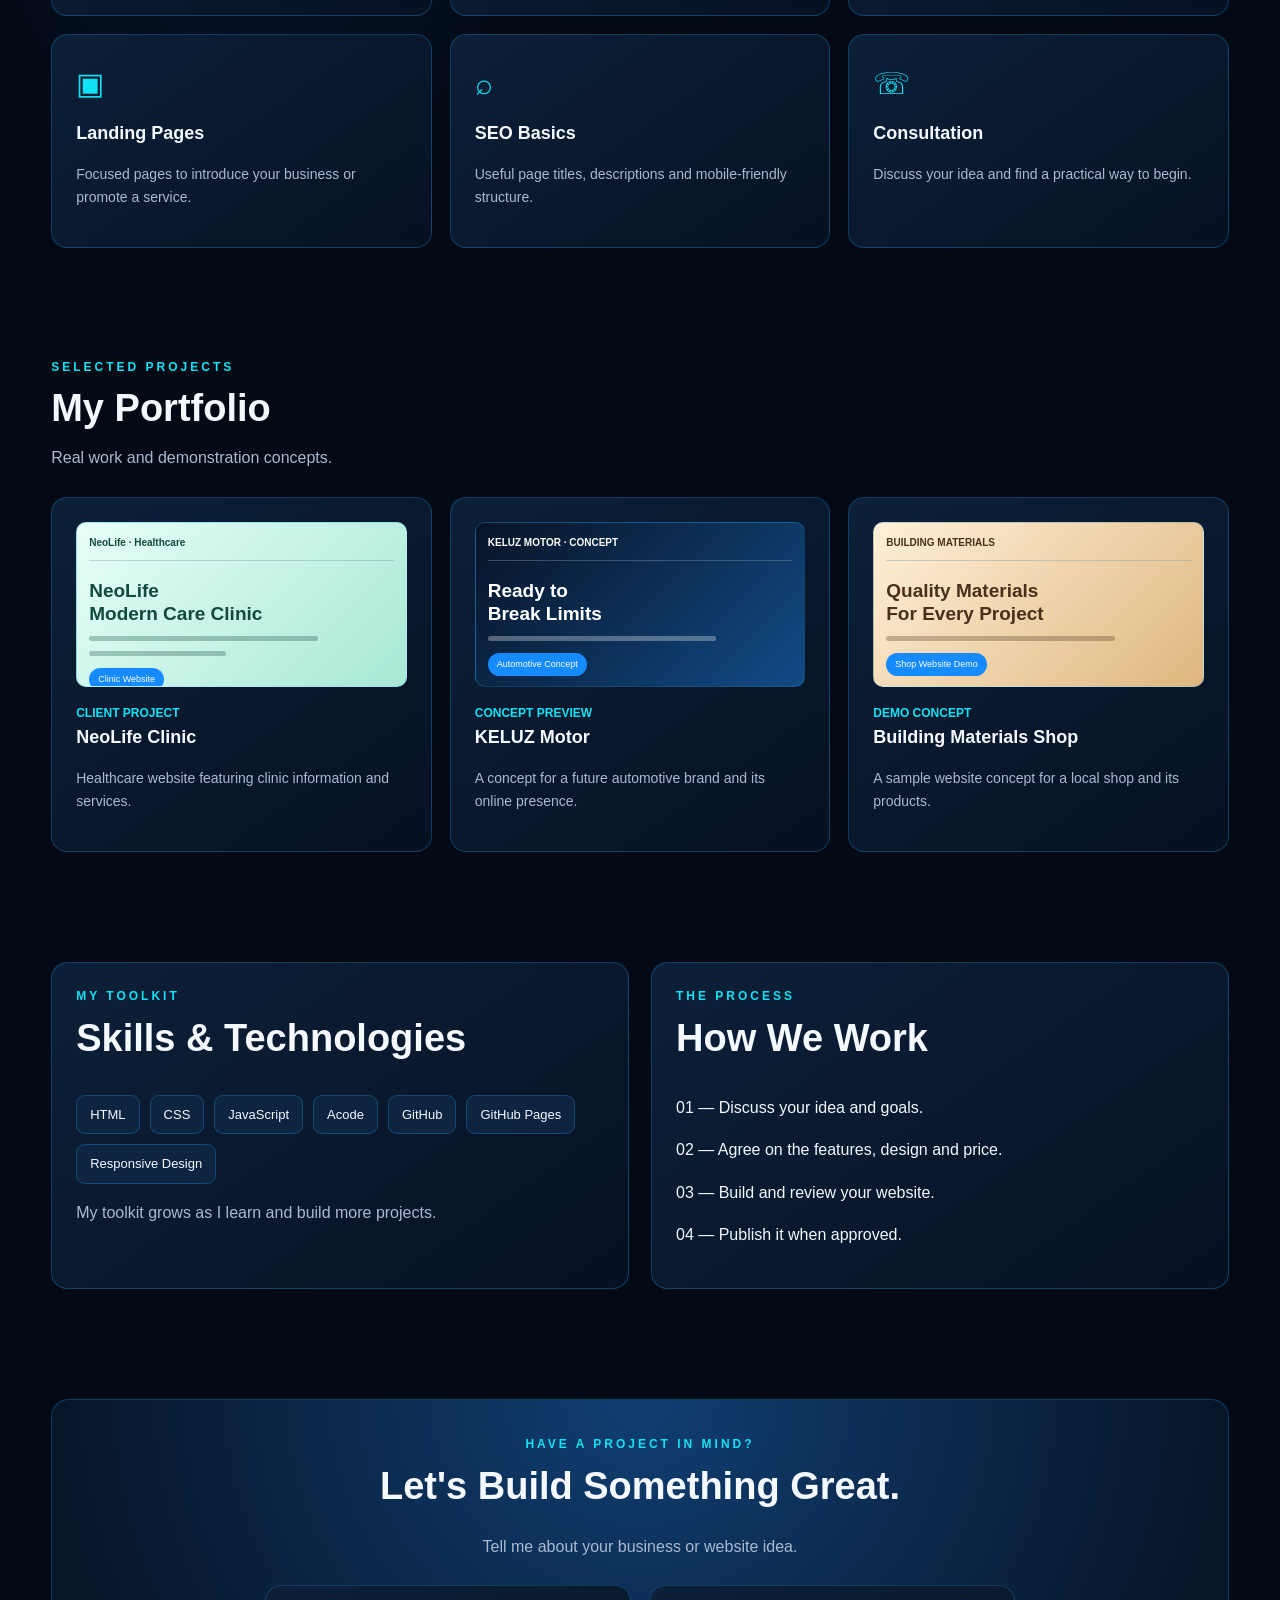
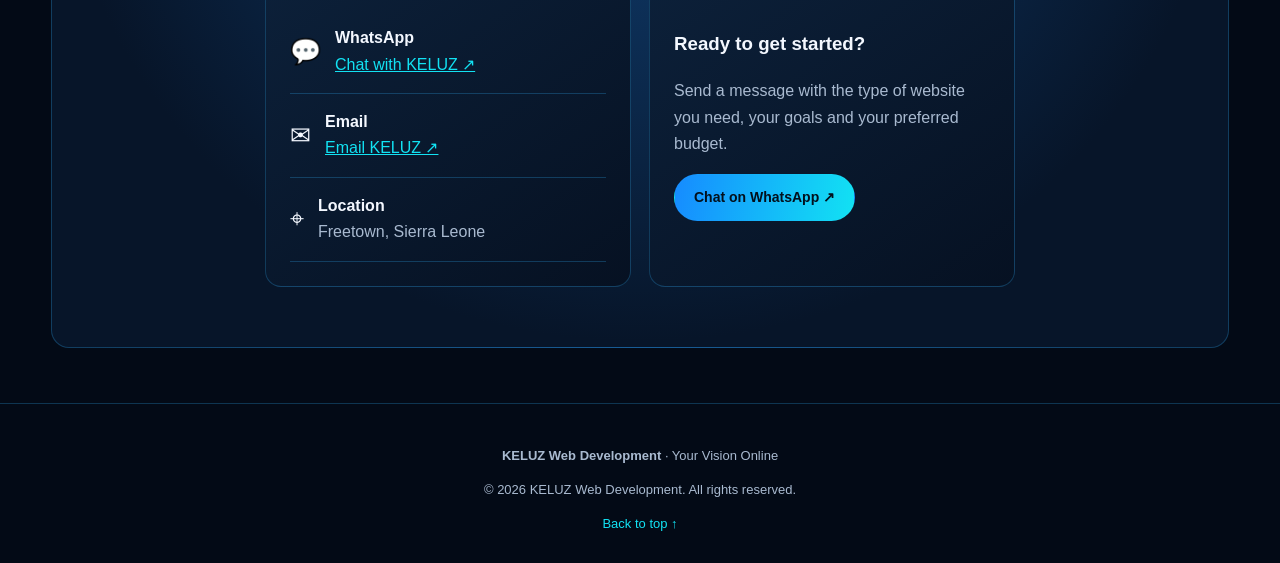
==== commit 39b57ca5: "Implement glowing animations and smooth scrolling Added glowing animations and smooth scrolling effe" ====
--- a/index.html
+++ b/index.html
@@ -326,7 +326,55 @@
   .logo { font-size: 16px; }
   h1 { letter-spacing: -1px; }
 }
-</style>
+
+/* KELUZ glowing animations */
+html {
+  scroll-behavior: smooth;
+}
+
+.btn {
+  transition: transform 0.3s ease, box-shadow 0.3s ease;
+}
+
+.btn:hover {
+  transform: translateY(-4px);
+  box-shadow: 0 0 18px #12e2f3, 0 0 35px #168bff66;
+}
+
+.card {
+  transition: transform 0.35s ease,
+              border-color 0.35s ease,
+              box-shadow 0.35s ease;
+}
+
+.card:hover {
+  transform: translateY(-7px);
+  border-color: #12e2f3;
+  box-shadow: 0 0 22px #168bff30;
+}
+
+.logo-mark {
+  text-shadow: 0 0 18px #12e2f388;
+  animation: keluzGlow 3s ease-in-out infinite alternate;
+}
+
+@keyframes keluzGlow {
+  from {
+    text-shadow: 0 0 8px #12e2f355;
+  }
+  to {
+    text-shadow: 0 0 25px #12e2f3, 0 0 40px #168bff77;
+  }
+}
+
+@media (prefers-reduced-motion: reduce) {
+  *, *::before, *::after {
+    animation-duration: 0.01ms !important;
+    transition-duration: 0.01ms !important;
+    scroll-behavior: auto !important;
+  }
+	}
+						   </style>
 </head>
 
 <body>
